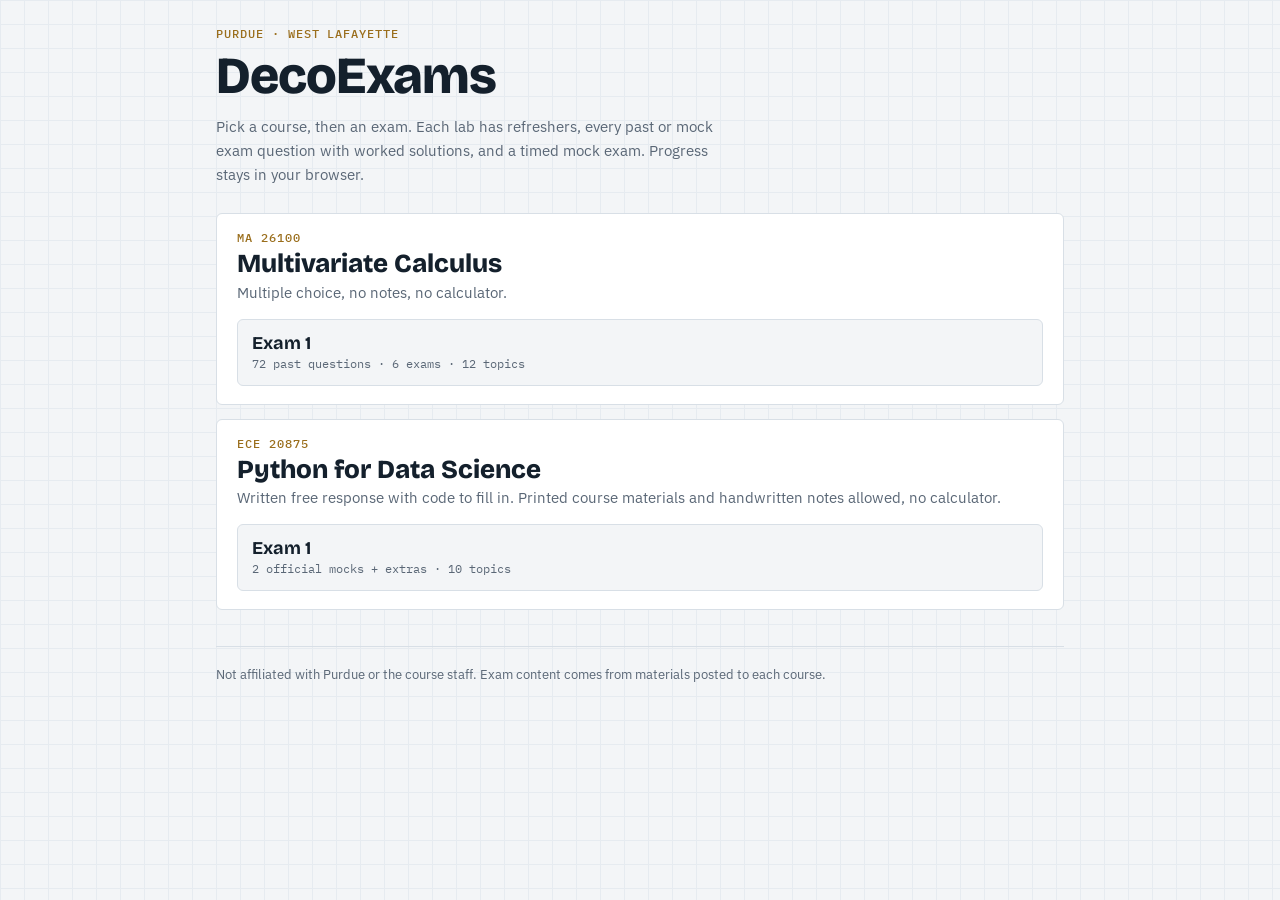
==== index.html @ 7b088924 "Give each exam its own folder: ma261/exam1, ece20875/exam1 Co-Authored-By: Claude Opus 5.5 <noreply@" ====
<!doctype html>
<html lang="en">
<head>
<meta charset="utf-8">
<meta name="viewport" content="width=device-width, initial-scale=1, viewport-fit=cover">
<meta name="description" content="Exam prep labs for Purdue courses: past and mock exams with worked solutions, refreshers, and timed mock exams.">
<title>DecoExams</title>
<link rel="preconnect" href="https://fonts.googleapis.com">
<link rel="preconnect" href="https://fonts.gstatic.com" crossorigin>
<link rel="stylesheet" href="https://fonts.googleapis.com/css2?family=Bricolage+Grotesque:opsz,wght@12..96,600;12..96,800&family=IBM+Plex+Sans:wght@400;500;600&family=IBM+Plex+Mono:wght@400;500&display=swap">
<link rel="stylesheet" href="site.css">
<style>
html,body{margin:0}
.courses{display:grid;gap:14px;margin-top:26px}
.course{background:var(--surface);border:1px solid var(--rule);border-radius:6px;padding:18px 20px}
.course h2{font-size:26px;font-weight:800;margin:6px 0 2px}
.course p{color:var(--muted);margin:0 0 14px}
.exams{display:flex;flex-wrap:wrap;gap:10px}
.exam{display:flex;flex-direction:column;gap:2px;min-width:200px;flex:1 1 200px;text-decoration:none;color:var(--ink);background:var(--paper);border:1px solid var(--rule);border-radius:6px;padding:12px 14px}
.exam:hover,.exam:focus-visible{border-color:var(--ink);outline:none}
.exam b{font:700 18px var(--f-display)}
.exam span{font:12px var(--f-mono);color:var(--muted)}
.exam.soon{opacity:.5;pointer-events:none}
</style>
</head>
<body>
<div class="wrap">
  <header>
    <div class="eyebrow">Purdue · West Lafayette</div>
    <h1>DecoExams</h1>
    <p class="lede">Pick a course, then an exam. Each lab has refreshers, every past or mock exam question with worked solutions, and a timed mock exam. Progress stays in your browser.</p>
  </header>
  <div class="courses">
    <section class="course">
      <div class="eyebrow">MA 26100</div>
      <h2>Multivariate Calculus</h2>
      <p>Multiple choice, no notes, no calculator.</p>
      <div class="exams">
        <a class="exam" href="ma261/exam1/"><b>Exam 1</b><span>72 past questions · 6 exams · 12 topics</span><span data-k="ma261e1"></span></a>
      </div>
    </section>
    <section class="course">
      <div class="eyebrow">ECE 20875</div>
      <h2>Python for Data Science</h2>
      <p>Written free response with code to fill in. Printed course materials and handwritten notes allowed, no calculator.</p>
      <div class="exams">
        <a class="exam" href="ece20875/exam1/"><b>Exam 1</b><span>2 official mocks + extras · 10 topics</span><span data-k="ece20875e1"></span></a>
      </div>
    </section>
  </div>
  <div class="notes"><p>Not affiliated with Purdue or the course staff. Exam content comes from materials posted to each course.</p></div>
</div>
<script>
// old MA 261 links (…/#practice) pointed at the root; send them on
if(["#start","#practice","#mock","#topics"].includes(location.hash))location.replace("ma261/exam1/"+location.hash);
document.querySelectorAll("[data-k]").forEach(el=>{
  let n=0;try{n=Object.keys(JSON.parse(localStorage.getItem(el.dataset.k)||"{}")).length}catch(e){}
  if(n)el.textContent="you: "+n+" answered";
});
</script>
</body>
</html>
---- site.css ----
/* Layout: one 880px study column; header with live contour plot, tabbed workspace below. Graph-paper ground, ink + old-gold. */
:root{
  --paper:#F3F5F7; --surface:#FFFFFF; --ink:#14202C; --muted:#5A6776; --rule:#D8DFE6; --grid:#E6EBF0;
  --gold:#9A6E1C; --gold-soft:#F3E8CF; --good:#2D7A4C; --good-soft:#E1F1E7; --bad:#B0413A; --bad-soft:#F7E2DF;
  --f-display:"Bricolage Grotesque", "Segoe UI", system-ui, sans-serif;
  --f-body:"IBM Plex Sans", "Segoe UI", system-ui, sans-serif;
  --f-mono:"IBM Plex Mono", ui-monospace, Menlo, Consolas, monospace;
}
@media (prefers-color-scheme: dark){:root:not([data-theme="light"]){
  --paper:#0E141A; --surface:#161F28; --ink:#E4EAF0; --muted:#94A2B0; --rule:#2A3745; --grid:#18212B;
  --gold:#DDB463; --gold-soft:#352B18; --good:#62C08A; --good-soft:#15301F; --bad:#E77D72; --bad-soft:#3A1C19; color-scheme:dark }}
:root[data-theme="dark"]{
  --paper:#0E141A; --surface:#161F28; --ink:#E4EAF0; --muted:#94A2B0; --rule:#2A3745; --grid:#18212B;
  --gold:#DDB463; --gold-soft:#352B18; --good:#62C08A; --good-soft:#15301F; --bad:#E77D72; --bad-soft:#3A1C19; color-scheme:dark }
*{box-sizing:border-box}
body{background:var(--paper);color:var(--ink);font:15px/1.6 var(--f-body);
  background-image:linear-gradient(var(--grid) 1px,transparent 1px),linear-gradient(90deg,var(--grid) 1px,transparent 1px);background-size:24px 24px}
.wrap{max-width:880px;margin:0 auto;padding-inline:16px;padding-block:28px 64px}
h1,h2,h3{font-family:var(--f-display);text-wrap:balance;margin:0;line-height:1.1}
header.top{display:grid;grid-template-columns:1fr auto;gap:20px;align-items:center;margin-bottom:22px}
.eyebrow{font:500 12px/1 var(--f-mono);letter-spacing:.08em;text-transform:uppercase;color:var(--gold)}
h1{font-size:clamp(34px,6vw,52px);font-weight:800;letter-spacing:-.02em;margin-top:8px}
.lede{color:var(--muted);max-width:56ch;margin:10px 0 0}
#contour{width:170px;height:170px;border:1px solid var(--rule);border-radius:4px;background:var(--surface);display:block}
.cap{font:11px var(--f-mono);color:var(--muted);text-align:center;margin-top:4px}
.fxbtns{display:flex;flex-wrap:wrap;gap:6px;margin-top:10px}
.sndbtn{font:500 12px var(--f-mono);color:var(--muted);background:none;border:1px solid var(--rule);border-radius:99px;padding:3px 10px;cursor:pointer}
.sndbtn:hover{color:var(--ink);border-color:var(--ink)}
.stats{display:flex;flex-wrap:wrap;gap:8px 22px;font:13px var(--f-mono);color:var(--muted);margin-top:14px}
.stats b{color:var(--ink);font-weight:500;font-variant-numeric:tabular-nums}
nav.tabs{display:flex;gap:4px;border-bottom:2px solid var(--ink);margin-bottom:18px;position:sticky;top:env(safe-area-inset-top,0px);background:var(--paper);z-index:5;padding-top:6px}
nav.tabs button{font:600 14px var(--f-body);background:none;border:0;padding:9px 14px;color:var(--muted);cursor:pointer;border-radius:4px 4px 0 0}
nav.tabs button[aria-selected="true"]{background:var(--ink);color:var(--paper)}
nav.tabs button:focus-visible,button:focus-visible,select:focus-visible{outline:2px solid var(--gold);outline-offset:2px}
.filters{display:flex;flex-wrap:wrap;gap:10px;align-items:end;margin-bottom:14px}
.filters label{display:flex;flex-direction:column;gap:3px;font:500 11px var(--f-mono);letter-spacing:.06em;text-transform:uppercase;color:var(--muted)}
select{font:14px var(--f-body);padding:7px 10px;border:1px solid var(--rule);border-radius:4px;background:var(--surface);color:var(--ink);min-width:0;max-width:100%}
.btn{font:600 13px var(--f-body);padding:8px 14px;border-radius:4px;border:1px solid var(--ink);background:var(--surface);color:var(--ink);cursor:pointer}
.btn.primary{background:var(--ink);color:var(--paper)}
.btn.ghost{border-color:var(--rule);color:var(--muted)}
.chk{flex-direction:row!important;align-items:center;gap:6px!important;padding-bottom:8px;text-transform:none!important;letter-spacing:0!important;font:14px var(--f-body)!important;color:var(--ink)!important}
.count{font:13px var(--f-mono);color:var(--muted);margin:0 0 12px}
.qlist{display:flex;flex-direction:column;gap:14px}
.qc{background:var(--surface);border:1px solid var(--rule);border-radius:6px;padding:16px 18px;min-width:0}
.qc.ok{border-left:4px solid var(--good)} .qc.no{border-left:4px solid var(--bad)}
.meta{display:flex;flex-wrap:wrap;gap:8px;align-items:center;margin-bottom:8px;font:12px var(--f-mono);color:var(--muted)}
.chip{font:500 11px var(--f-mono);padding:2px 8px;border-radius:99px;background:var(--gold-soft);color:var(--gold);letter-spacing:.02em;cursor:pointer;border:0}
.stem{overflow-x:auto;overflow-y:hidden;padding-block:6px;margin-bottom:6px}
.opts{display:grid;grid-template-columns:repeat(auto-fit,minmax(min(100%,240px),1fr));gap:6px}
.opt{display:flex;gap:10px;align-items:center;text-align:left;font:14px var(--f-body);color:var(--ink);background:var(--paper);border:1px solid var(--rule);border-radius:4px;padding:7px 10px;cursor:pointer;min-width:0;overflow-x:auto}
.opt .L{font:600 12px var(--f-mono);color:var(--muted);flex:none;width:18px}
.opt:hover:not(:disabled){border-color:var(--ink)}
.opt:disabled{cursor:default}
.opt.sel{border-color:var(--ink);background:var(--gold-soft)}
.opt.right{background:var(--good-soft);border-color:var(--good)} .opt.right .L{color:var(--good)}
.opt.wrong{background:var(--bad-soft);border-color:var(--bad)} .opt.wrong .L{color:var(--bad)}
.foot{display:flex;flex-wrap:wrap;gap:10px;align-items:center;margin-top:10px}
.verdict{font:600 13px var(--f-mono)} .verdict.ok{color:var(--good)} .verdict.no{color:var(--bad)}
.linkbtn{background:none;border:0;padding:0;font:500 13px var(--f-body);color:var(--gold);cursor:pointer;text-decoration:underline;text-underline-offset:3px}
.sol{margin-top:10px;padding:12px 14px;border-top:1px dashed var(--rule);overflow-x:auto;white-space:pre-line}
.sol .k{font:600 12px var(--f-mono);color:var(--good);display:block;margin-bottom:4px;white-space:normal}
.fig{display:block;max-width:260px;width:100%;margin:4px 0 10px}
/* Topics */
.bars{display:grid;grid-template-columns:minmax(0,190px) 1fr auto;gap:6px 12px;align-items:center;font-size:14px;margin-bottom:26px}
.bars .lab{cursor:pointer;color:var(--ink);background:none;border:0;text-align:left;font:14px var(--f-body);padding:0}
.bars .lab:hover{color:var(--gold)}
.track{height:12px;background:var(--grid);border-radius:2px;position:relative;overflow:hidden}
.fill{position:absolute;inset:0 auto 0 0;background:var(--ink)}
.acc{position:absolute;left:0;bottom:0;height:4px;background:var(--gold)}
.num{font:12px var(--f-mono);color:var(--muted);font-variant-numeric:tabular-nums;white-space:nowrap}
.legend{display:flex;gap:16px;font:12px var(--f-mono);color:var(--muted);margin:-14px 0 24px;flex-wrap:wrap}
.legend i{display:inline-block;width:10px;height:10px;margin-right:5px;vertical-align:-1px}
.sheet{display:grid;grid-template-columns:repeat(auto-fit,minmax(min(100%,380px),1fr));gap:14px}
.card{background:var(--surface);border:1px solid var(--rule);border-radius:6px;padding:14px 16px;min-width:0}
.card h3{font-size:18px;font-weight:600;margin-bottom:8px;display:flex;justify-content:space-between;gap:8px;align-items:baseline}
.card h3 span{font:12px var(--f-mono);color:var(--muted);font-weight:400}
.card ul{margin:0;padding-left:18px;overflow-x:auto} .card li{margin:3px 0}
.trap{margin-top:10px;font-size:13px;color:var(--muted);border-top:1px solid var(--rule);padding-top:8px}
.trap b{color:var(--bad);font:600 11px var(--f-mono);letter-spacing:.06em;text-transform:uppercase;margin-right:6px}
h2{font-size:24px;font-weight:600;margin:0 0 6px}
.sub{color:var(--muted);margin:0 0 16px;max-width:62ch}
/* Mock */
.mockbar{display:flex;flex-wrap:wrap;gap:12px;align-items:center;justify-content:space-between;background:var(--ink);color:var(--paper);border-radius:6px;padding:12px 16px;margin-bottom:14px;position:sticky;top:calc(env(safe-area-inset-top,0px) + 50px);z-index:4}
.timer{font:500 26px var(--f-mono);font-variant-numeric:tabular-nums}
.mockbar .btn{border-color:var(--paper)}
.score{font:800 56px/1 var(--f-display);color:var(--gold)}
.intro{background:var(--surface);border:1px solid var(--rule);border-radius:6px;padding:20px}
.intro ul{padding-left:18px;margin:10px 0 16px}
.notes{font-size:13px;color:var(--muted);margin-top:36px;border-top:1px solid var(--rule);padding-top:14px}
.notes p{margin:4px 0}
/* Start here */
.steps{display:grid;grid-template-columns:repeat(auto-fit,minmax(min(100%,220px),1fr));gap:10px;margin:0 0 22px;padding:0;list-style:none;counter-reset:s}
.steps li{background:var(--surface);border:1px solid var(--rule);border-radius:6px;padding:12px 14px;font-size:14px;counter-increment:s}
.steps li::before{content:counter(s);display:block;font:800 22px/1 var(--f-display);color:var(--gold);margin-bottom:4px}
.lesson{background:var(--surface);border:1px solid var(--rule);border-radius:6px;margin-bottom:10px}
.lesson>summary{display:flex;gap:12px;align-items:center;padding:14px 16px;cursor:pointer;list-style:none}
.lesson>summary::-webkit-details-marker{display:none}
.lesson>summary::after{content:"+";margin-left:6px;font:500 18px/1 var(--f-mono);color:var(--muted)}
.lesson[open]>summary::after{content:"2"}
.lesson>summary:focus-visible{outline:2px solid var(--gold);outline-offset:-2px}
.lesson .n{font:500 12px var(--f-mono);color:var(--gold);flex:none;width:22px}
.lesson h3{font-size:18px;font-weight:600}
.lesson .st{display:flex;flex-direction:column;gap:3px;min-width:0}
.lesson .hook{font-size:13px;color:var(--muted)}
.lesson .dots{display:flex;gap:4px;margin-left:auto;flex:none}
.dots i{width:9px;height:9px;border-radius:50%;border:1.5px solid var(--rule)}
.dots i.ok{background:var(--good);border-color:var(--good)} .dots i.no{background:var(--bad);border-color:var(--bad)}
.lesson.done{border-color:var(--good)} .lesson.done .n{color:var(--good);font-weight:600}
.meter{display:flex;align-items:center;gap:12px;flex-wrap:wrap;margin:0 0 14px;font:13px var(--f-mono);color:var(--muted)}
.meter b{color:var(--ink);font-weight:500}
.mbar{flex:1 1 200px;height:10px;background:var(--grid);border:1px solid var(--rule);border-radius:99px;overflow:hidden}
.mbar i{display:block;height:100%;background:var(--gold);transition:width .4s}
.viz{display:grid;grid-template-columns:minmax(0,1.3fr) minmax(0,1fr);gap:16px;align-items:start;background:var(--paper);border:1px solid var(--rule);border-radius:6px;padding:12px}
@media (max-width:640px){.viz{grid-template-columns:1fr}}
.viz canvas,.tree svg{width:100%;display:block;border-radius:4px;background:var(--surface);border:1px solid var(--rule)}
.vhint{font:12px var(--f-mono);color:var(--muted);margin:6px 0 0}
.vctl{display:flex;flex-direction:column;gap:8px}
.vctl label{display:grid;grid-template-columns:auto 1fr 3em;gap:8px;align-items:center;font:12px var(--f-mono);color:var(--muted)}
.vctl label.vsel{grid-template-columns:auto 1fr}
.vctl input[type=range]{accent-color:var(--gold);width:100%;min-width:0}
.vctl output{color:var(--ink);text-align:right}
.vbtns{display:flex;flex-wrap:wrap;gap:6px}
.vbtns .btn{padding:5px 10px;font:600 13px var(--f-mono)}
.vread{font:13px/1.75 var(--f-mono);margin-top:10px;overflow-x:auto}
.vread .big{display:block;font:700 18px/1.25 var(--f-display);color:var(--gold);margin-bottom:6px}
.vread .veq{color:var(--ink);font-weight:500}
.vwhy{font:14px/1.5 var(--f-body);color:var(--muted);margin:4px 0 0}
.vsub{font:500 11px var(--f-mono);letter-spacing:.08em;text-transform:uppercase;color:var(--gold);margin-top:10px}
.vlist{font:14px/1.45 var(--f-body);color:var(--muted);margin:2px 0 0;padding-left:18px} .vlist li{margin:3px 0}
.vcap{font-size:13px;color:var(--muted);margin:10px 0 0;border-top:1px solid var(--rule);padding-top:8px}
.kg{color:var(--gold);font-weight:600} .ki{color:var(--ink);font-weight:600} .kd{color:var(--good);font-weight:600}
.slice{display:flex;gap:10px;align-items:center;margin-top:6px}
.spark{width:120px;height:52px;flex:none;background:var(--surface);border:1px solid var(--rule);border-radius:4px}
.vmeter{position:relative;height:8px;border-radius:99px;margin-top:8px;background:linear-gradient(90deg,var(--bad),var(--rule) 50%,var(--good))}
.vmeter i{position:absolute;top:-4px;width:4px;height:16px;margin-left:-2px;background:var(--ink);border-radius:2px}
.vmlab{display:flex;justify-content:space-between;font-size:11px;color:var(--muted)}
.tree line{stroke:var(--rule);stroke-width:3;transition:stroke .3s}
.tree text{font:12px var(--f-mono);fill:var(--muted);transition:fill .3s}
.tree .nd circle{fill:var(--surface);stroke:var(--ink);stroke-width:2}
.tree .nd text{font:600 15px var(--f-mono);fill:var(--ink);text-anchor:middle}
.tree svg.on1 :is(.e1,.e2) line,.tree svg.on2 :is(.e3,.e4) line{stroke:var(--gold)}
.tree svg.on1 :is(.e1,.e2) text,.tree svg.on2 :is(.e3,.e4) text{fill:var(--ink)}
.meme{position:fixed;right:16px;bottom:16px;z-index:60;max-width:min(320px,calc(100vw - 32px));display:flex;gap:12px;align-items:center;padding:12px 16px;background:var(--surface);border:2px solid var(--ink);border-radius:10px;box-shadow:4px 4px 0 var(--ink);font:600 15px/1.3 var(--f-body);color:var(--ink);pointer-events:none}
.meme b{font-size:44px;line-height:1}
.achtoast{position:fixed;left:50%;top:16px;transform:translateX(-50%);z-index:70;display:flex;gap:12px;align-items:center;padding:10px 18px;background:var(--ink);color:var(--paper);border:2px solid var(--gold);border-radius:10px;box-shadow:0 6px 24px rgba(0,0,0,.25);font:700 16px/1.25 var(--f-body);pointer-events:none;max-width:calc(100vw - 32px)}
.achtoast b{font-size:36px;line-height:1} .achtoast small{display:block;font:500 11px var(--f-mono);letter-spacing:.08em;text-transform:uppercase;color:var(--gold)}
#achd{max-width:min(680px,calc(100vw - 32px));width:100%;background:var(--surface);color:var(--ink);border:1px solid var(--rule);border-radius:10px;padding:18px}
#achd::backdrop{background:rgba(0,0,0,.45)}
#achd .ahead{display:flex;justify-content:space-between;align-items:center;gap:12px;margin-bottom:12px} #achd h2{margin:0;font:700 22px var(--f-display)}
.agrid{display:grid;grid-template-columns:repeat(auto-fill,minmax(190px,1fr));gap:8px}
.ach{display:flex;gap:10px;align-items:center;padding:8px 10px;border:1px solid var(--rule);border-radius:8px;background:var(--paper)}
.ach b{font-size:28px;line-height:1} .ach div{font:600 14px/1.25 var(--f-body)} .ach small{display:block;font:400 12px/1.3 var(--f-body);color:var(--muted)}
.ach.locked{opacity:.45} .ach.locked b{filter:grayscale(1)}
.confetti{position:fixed;width:7px;height:10px;border-radius:1px;pointer-events:none;z-index:50}
@media (max-width:560px){.lesson .hook{display:none}}
.lesson .body{padding:0 16px 16px;border-top:1px solid var(--rule)}
.refresh{overflow-x:auto;overflow-y:hidden;padding-top:6px}
.refresh .idea{background:var(--paper);border-left:4px solid var(--gold);padding:10px 14px;border-radius:4px;font-size:16px}
.refresh .ex{border:1px dashed var(--rule);border-radius:6px;padding:8px 12px;margin:8px 0;overflow-x:auto;overflow-y:hidden}
.refresh .ex>b:first-child{color:var(--gold)}
.refresh p{margin:10px 0} .refresh ul{margin:8px 0;padding-left:18px} .refresh li{margin:3px 0}
.lesson h4{font:500 12px var(--f-mono);letter-spacing:.08em;text-transform:uppercase;color:var(--muted);margin:18px 0 10px}
.lesson .qc{background:var(--paper)}
.lesson .lfoot{display:flex;flex-wrap:wrap;gap:8px;align-items:center;margin-top:14px}
.btn:disabled{opacity:.45;cursor:default}
mjx-container{max-width:100%}
@media (max-width:560px){header.top{grid-template-columns:1fr}.cv{display:none}.bars{grid-template-columns:minmax(0,1fr) 90px auto}}
@media (prefers-reduced-motion:reduce){*{transition:none!important}}
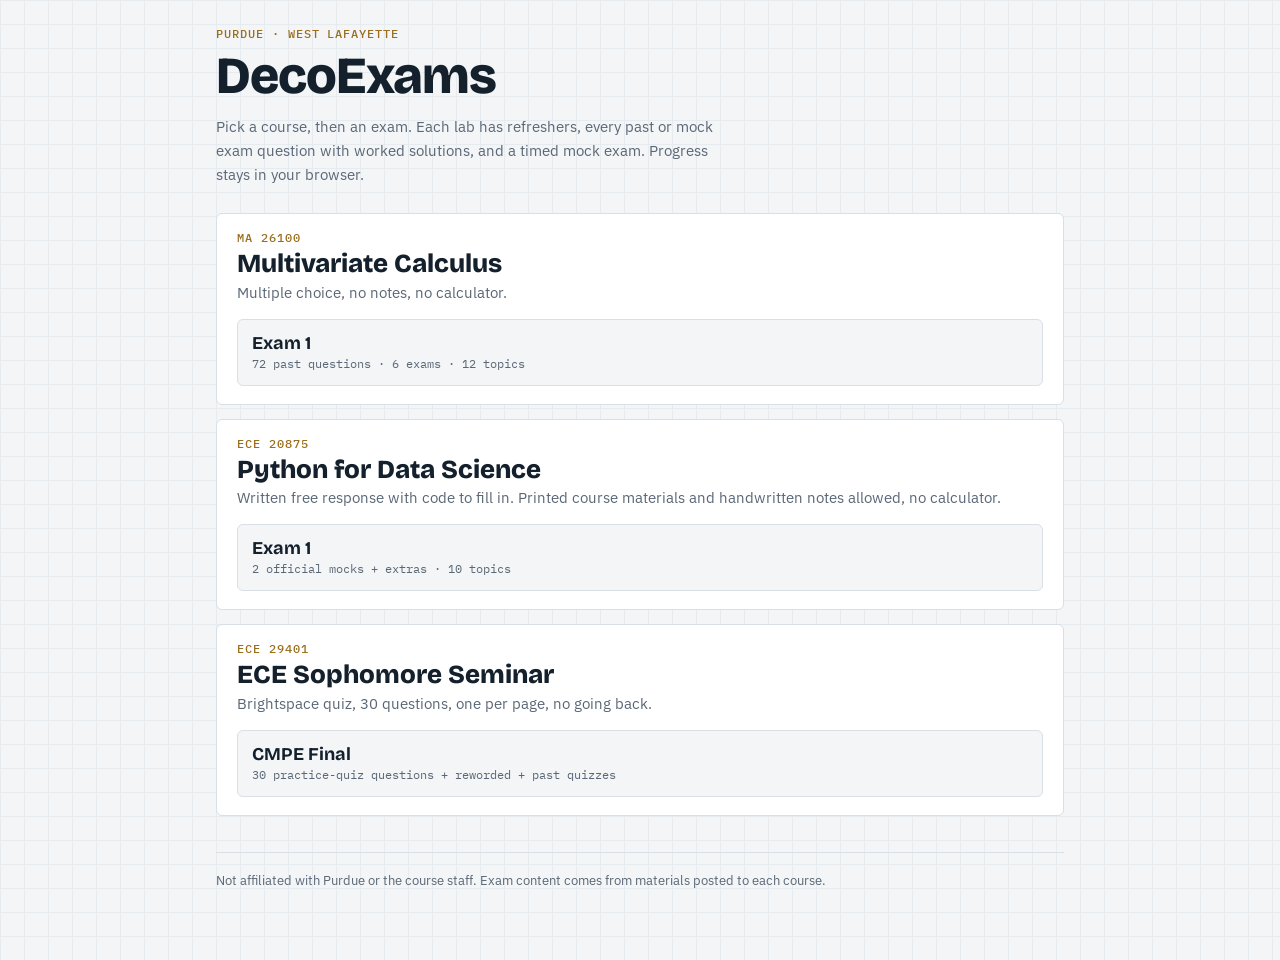
==== commit bf94b695: "Add ECE 29401 CMPE final prep lab Practice quiz questions with Brightspace-confirmed answers, reword" ====
--- a/index.html
+++ b/index.html
@@ -47,6 +47,14 @@
         <a class="exam" href="ece20875/exam1/"><b>Exam 1</b><span>2 official mocks + extras · 10 topics</span><span data-k="ece20875e1"></span></a>
       </div>
     </section>
+    <section class="course">
+      <div class="eyebrow">ECE 29401</div>
+      <h2>ECE Sophomore Seminar</h2>
+      <p>Brightspace quiz, 30 questions, one per page, no going back.</p>
+      <div class="exams">
+        <a class="exam" href="ece29401/final/"><b>CMPE Final</b><span>30 practice-quiz questions + reworded + past quizzes</span><span data-k="ece29401fin"></span></a>
+      </div>
+    </section>
   </div>
   <div class="notes"><p>Not affiliated with Purdue or the course staff. Exam content comes from materials posted to each course.</p></div>
 </div>
--- a/site.css
+++ b/site.css
@@ -102,6 +102,8 @@
 .lesson h3{font-size:18px;font-weight:600}
 .lesson .st{display:flex;flex-direction:column;gap:3px;min-width:0}
 .lesson .hook{font-size:13px;color:var(--muted)}
+.diff{font:600 10px var(--f-mono);letter-spacing:.06em;text-transform:uppercase;padding:2px 6px;border-radius:4px;vertical-align:middle;white-space:nowrap}
+.diff.d1{color:var(--good);background:var(--good-soft)} .diff.d2{color:var(--gold);background:var(--gold-soft)} .diff.d3{color:var(--bad);background:var(--bad-soft)}
 .lesson .dots{display:flex;gap:4px;margin-left:auto;flex:none}
 .dots i{width:9px;height:9px;border-radius:50%;border:1.5px solid var(--rule)}
 .dots i.ok{background:var(--good);border-color:var(--good)} .dots i.no{background:var(--bad);border-color:var(--bad)}
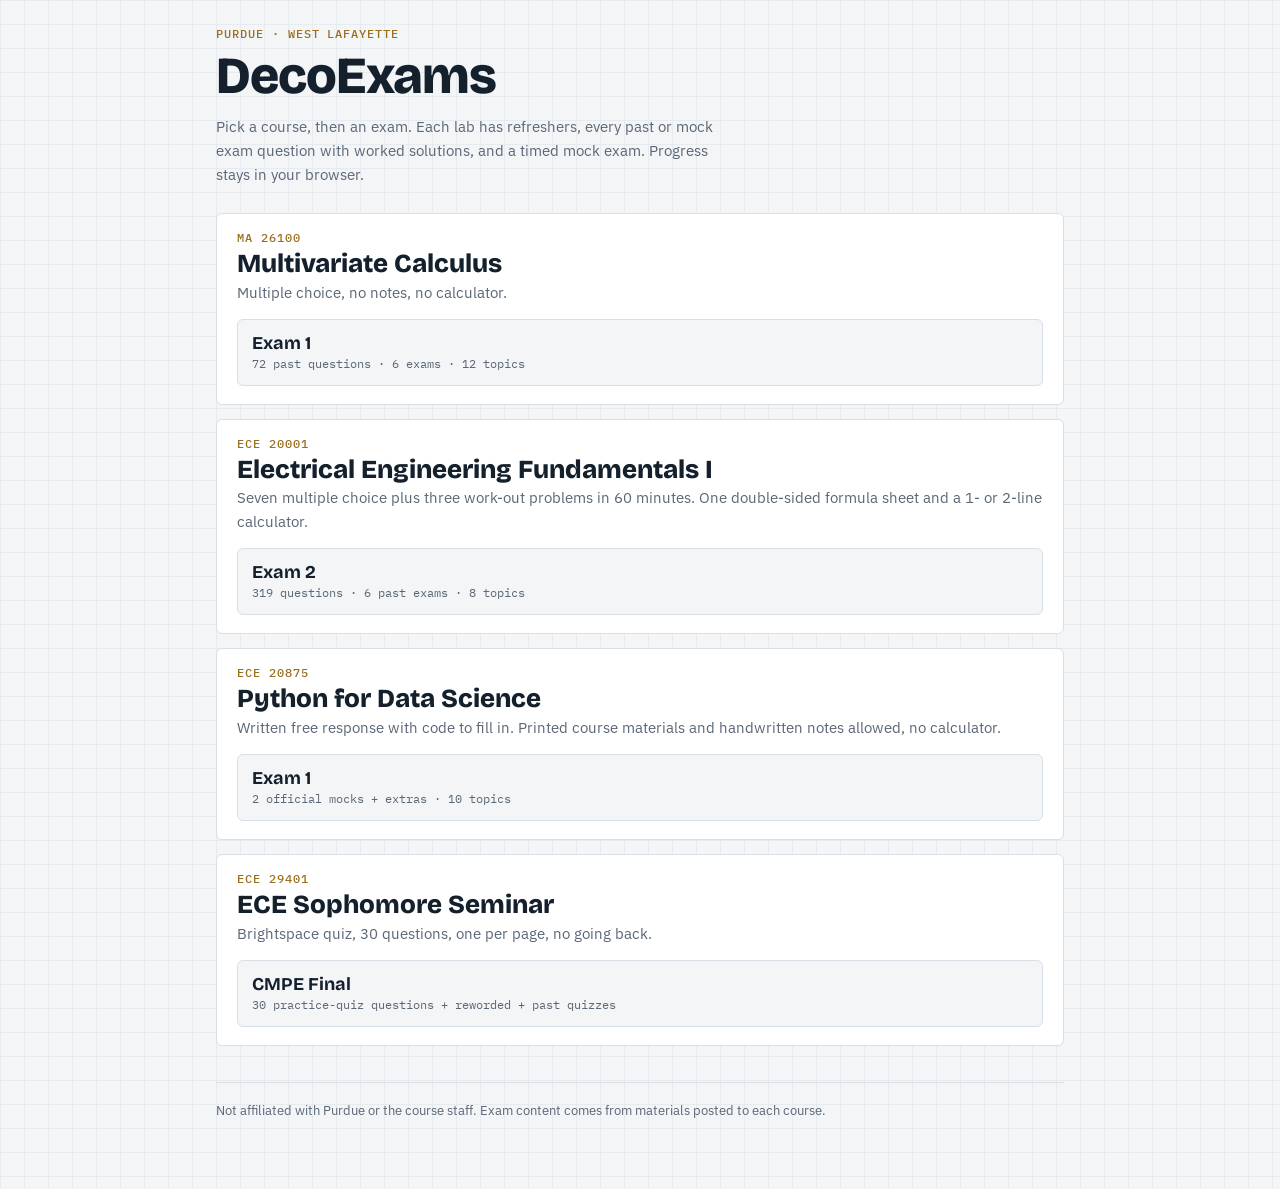
==== commit 866af5a8: "Add ECE 20001 Exam 2 prep lab 319 questions: Exam 2 from Fall 2023 to Fall 2025 plus Fall 2025 Exam " ====
--- a/index.html
+++ b/index.html
@@ -40,6 +40,14 @@
       </div>
     </section>
     <section class="course">
+      <div class="eyebrow">ECE 20001</div>
+      <h2>Electrical Engineering Fundamentals I</h2>
+      <p>Seven multiple choice plus three work-out problems in 60 minutes. One double-sided formula sheet and a 1- or 2-line calculator.</p>
+      <div class="exams">
+        <a class="exam" href="ece20001/exam2/"><b>Exam 2</b><span>319 questions · 6 past exams · 8 topics</span><span data-k="ece20001e2"></span></a>
+      </div>
+    </section>
+    <section class="course">
       <div class="eyebrow">ECE 20875</div>
       <h2>Python for Data Science</h2>
       <p>Written free response with code to fill in. Printed course materials and handwritten notes allowed, no calculator.</p>
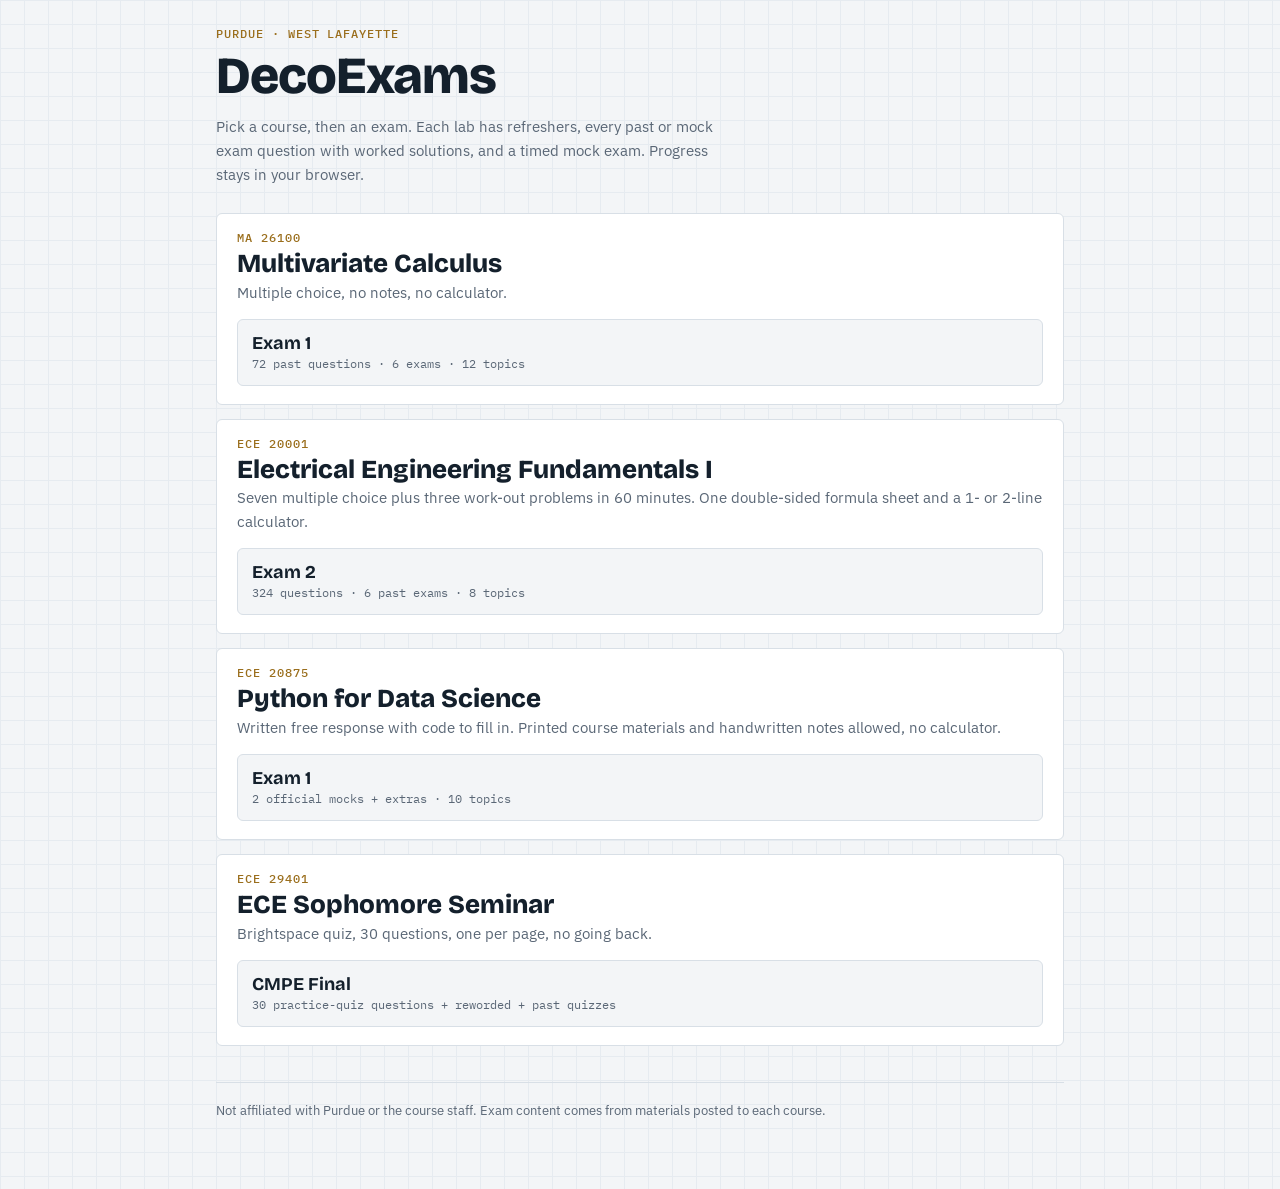
==== commit 18a7898c: "ECE 20001 Exam 2: question audit fixes and a Practice difficulty filter - COP multiple choice (96): " ====
--- a/index.html
+++ b/index.html
@@ -22,6 +22,7 @@
 .exam span{font:12px var(--f-mono);color:var(--muted)}
 .exam.soon{opacity:.5;pointer-events:none}
 </style>
+<link rel="icon" type="image/png" href="favicon.png"><link rel="apple-touch-icon" href="favicon.png">
 </head>
 <body>
 <div class="wrap">
@@ -44,7 +45,7 @@
       <h2>Electrical Engineering Fundamentals I</h2>
       <p>Seven multiple choice plus three work-out problems in 60 minutes. One double-sided formula sheet and a 1- or 2-line calculator.</p>
       <div class="exams">
-        <a class="exam" href="ece20001/exam2/"><b>Exam 2</b><span>319 questions · 6 past exams · 8 topics</span><span data-k="ece20001e2"></span></a>
+        <a class="exam" href="ece20001/exam2/"><b>Exam 2</b><span>324 questions · 6 past exams · 8 topics</span><span data-k="ece20001e2"></span></a>
       </div>
     </section>
     <section class="course">
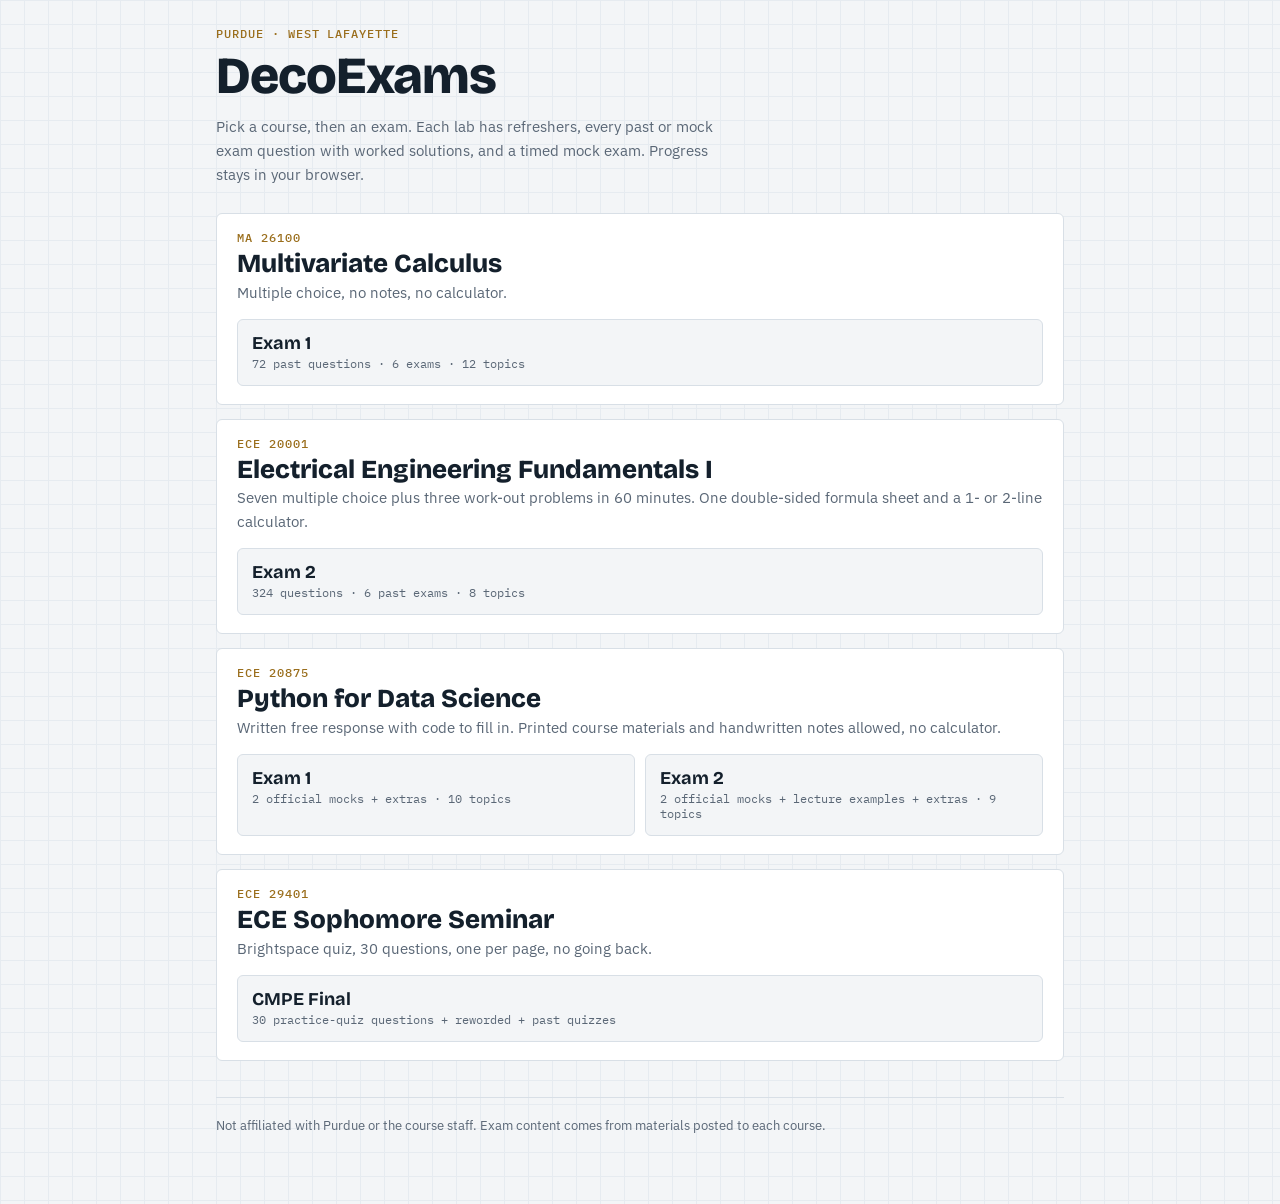
==== commit b662617a: "Add ECE 20875 Exam 2 prep lab Both official Fall 2026 Exam 2 mocks with keys, the Week 5-9 slide exa" ====
--- a/index.html
+++ b/index.html
@@ -54,6 +54,7 @@
       <p>Written free response with code to fill in. Printed course materials and handwritten notes allowed, no calculator.</p>
       <div class="exams">
         <a class="exam" href="ece20875/exam1/"><b>Exam 1</b><span>2 official mocks + extras · 10 topics</span><span data-k="ece20875e1"></span></a>
+        <a class="exam" href="ece20875/exam2/"><b>Exam 2</b><span>2 official mocks + lecture examples + extras · 9 topics</span><span data-k="ece20875e2"></span></a>
       </div>
     </section>
     <section class="course">
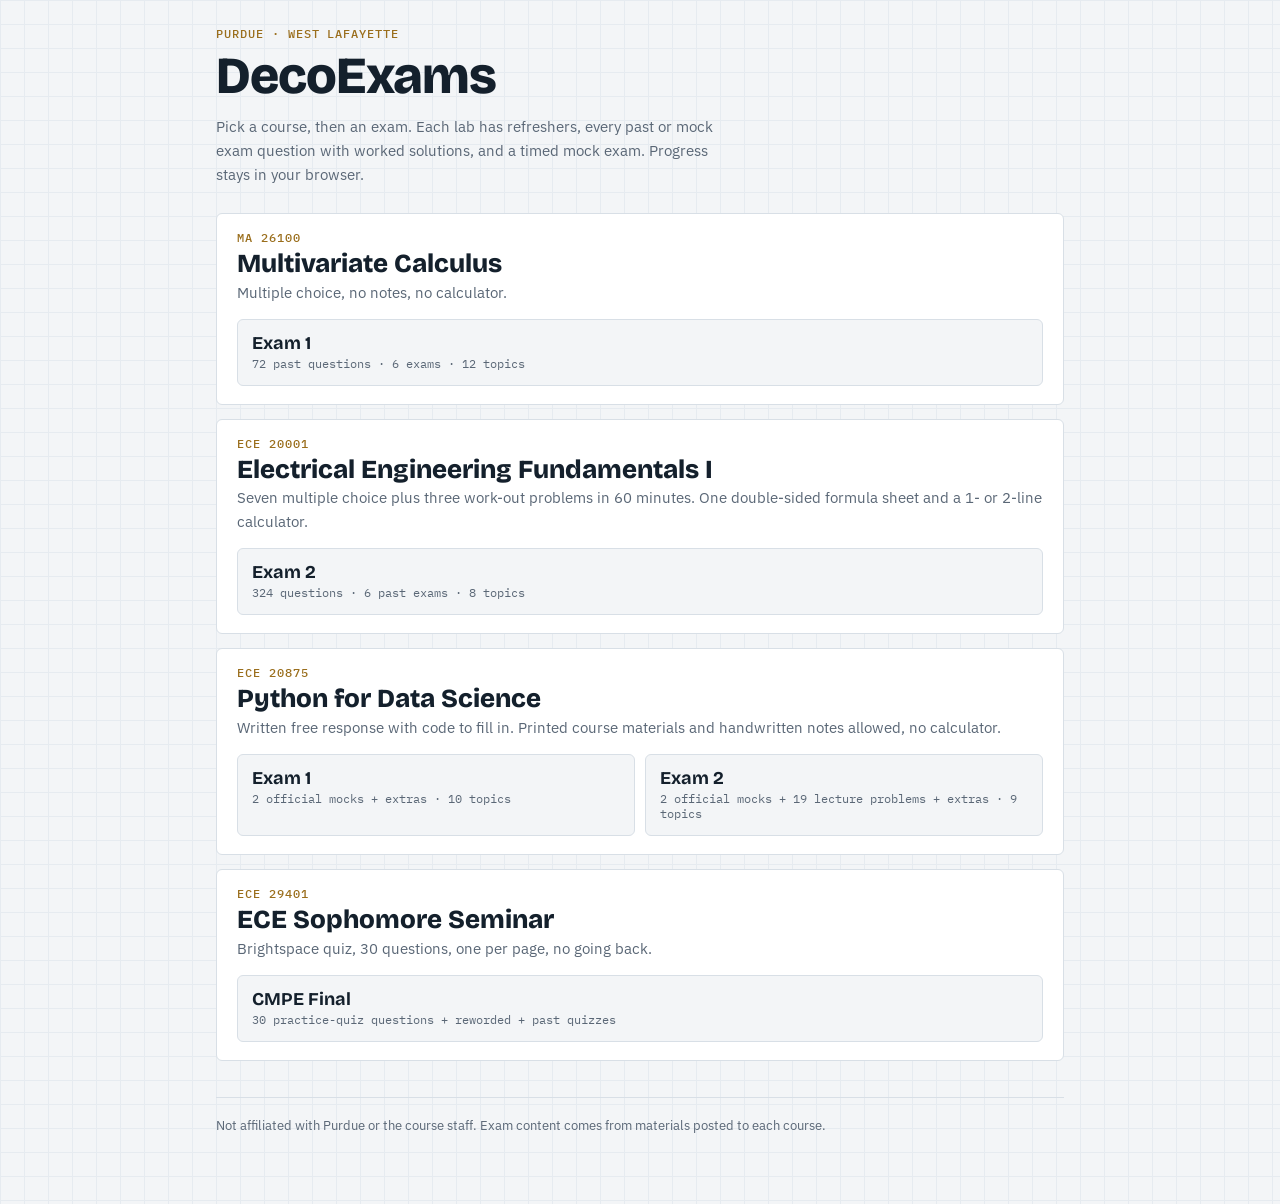
==== commit bffb0ca3: "ECE 20875 Exam 2: 13 more lecture problems built from the slides Lecture 7-19 (78 parts, 5 code) cov" ====
--- a/index.html
+++ b/index.html
@@ -54,7 +54,7 @@
       <p>Written free response with code to fill in. Printed course materials and handwritten notes allowed, no calculator.</p>
       <div class="exams">
         <a class="exam" href="ece20875/exam1/"><b>Exam 1</b><span>2 official mocks + extras · 10 topics</span><span data-k="ece20875e1"></span></a>
-        <a class="exam" href="ece20875/exam2/"><b>Exam 2</b><span>2 official mocks + lecture examples + extras · 9 topics</span><span data-k="ece20875e2"></span></a>
+        <a class="exam" href="ece20875/exam2/"><b>Exam 2</b><span>2 official mocks + 19 lecture problems + extras · 9 topics</span><span data-k="ece20875e2"></span></a>
       </div>
     </section>
     <section class="course">
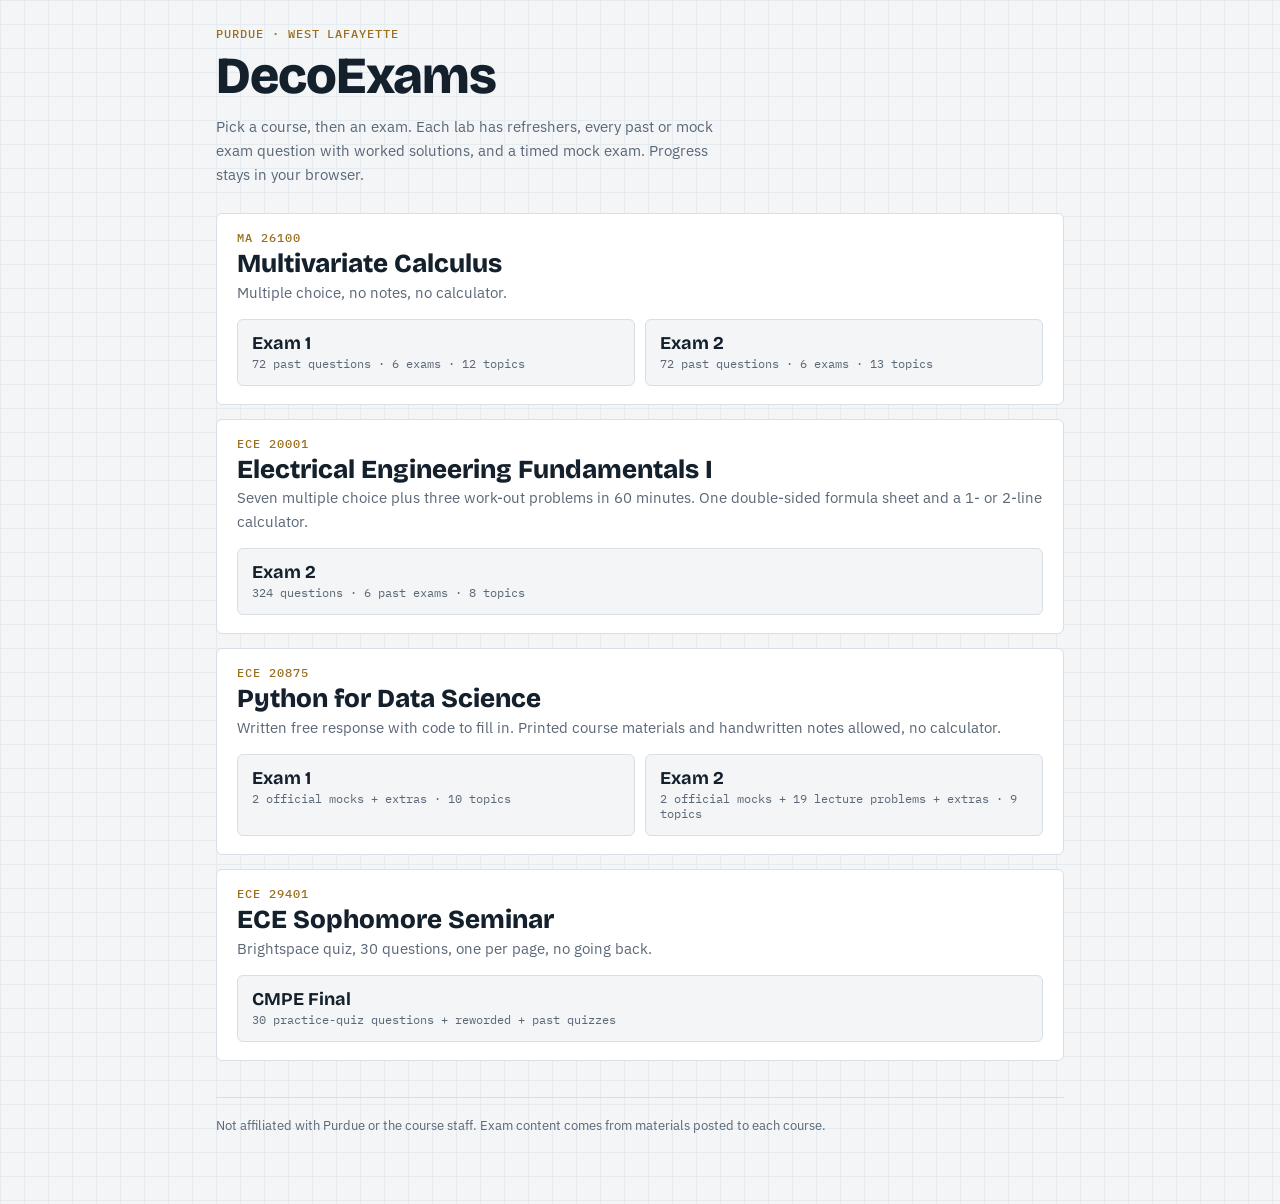
==== commit 6f5f4754: "Add MA 261 Exam 2 prep lab 72 questions from six past Exam 2s (Fall 2022 to Spring 2025) with the of" ====
--- a/index.html
+++ b/index.html
@@ -38,6 +38,7 @@
       <p>Multiple choice, no notes, no calculator.</p>
       <div class="exams">
         <a class="exam" href="ma261/exam1/"><b>Exam 1</b><span>72 past questions · 6 exams · 12 topics</span><span data-k="ma261e1"></span></a>
+        <a class="exam" href="ma261/exam2/"><b>Exam 2</b><span>72 past questions · 6 exams · 13 topics</span><span data-k="ma261e2"></span></a>
       </div>
     </section>
     <section class="course">
